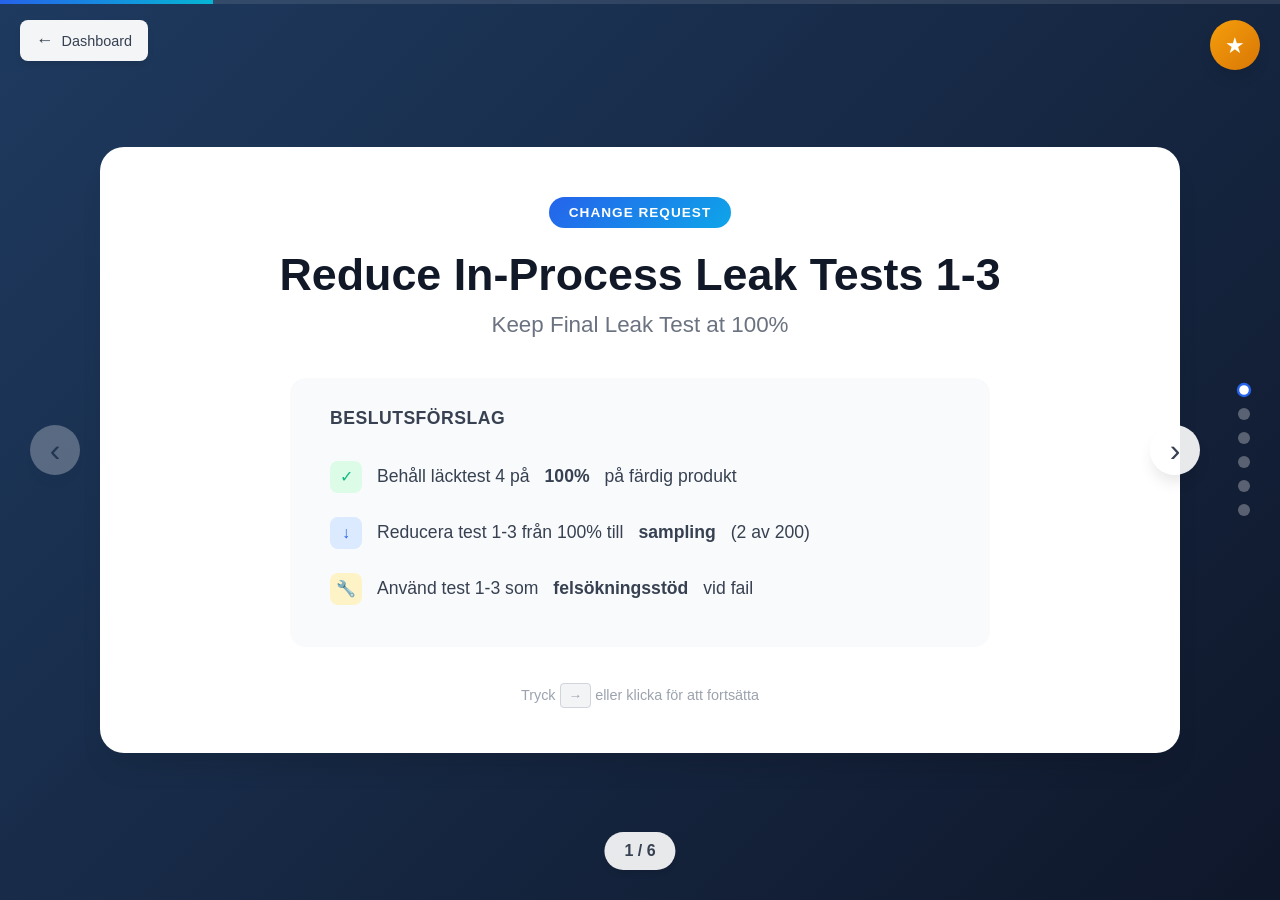
==== cr-leak-test.html @ 71249ea1 "Add dashboard with scoring system and review panel Major features added:  Dashboard (index.html): - " ====
<!DOCTYPE html>
<html lang="sv">
<head>
    <meta charset="UTF-8">
    <meta name="viewport" content="width=device-width, initial-scale=1.0">
    <title>Change Request - Reduce In-Process Leak Tests</title>
    <link rel="stylesheet" href="styles.css">
    <link rel="stylesheet" href="review-panel.css">
</head>
<body>
    <!-- Back to Dashboard -->
    <a href="index.html" class="back-to-dashboard" title="Tillbaka till Dashboard">
        <span class="back-icon">←</span>
        <span class="back-text">Dashboard</span>
    </a>

    <!-- Review Panel Toggle -->
    <button class="review-panel-toggle" id="panelToggle" title="Öppna granskningspanel">
        <span class="toggle-icon">★</span>
    </button>

    <!-- Review Panel (Floating) -->
    <aside class="review-panel" id="reviewPanel">
        <div class="panel-header">
            <h3>Granskning</h3>
            <button class="panel-minimize" id="panelMinimize">−</button>
        </div>

        <div class="panel-content">
            <!-- Scoring Section -->
            <div class="panel-section">
                <h4>Poängsättning</h4>
                <div class="score-inputs">
                    <div class="score-input-group">
                        <label>Effort</label>
                        <div class="score-slider-container">
                            <input type="range" id="scoreEffort" min="1" max="10" value="5" class="score-slider effort">
                            <span class="score-display" id="effortDisplay">-</span>
                        </div>
                        <div class="score-hint">1 = låg insats, 10 = hög insats</div>
                    </div>
                    <div class="score-input-group">
                        <label>Efficiency</label>
                        <div class="score-slider-container">
                            <input type="range" id="scoreEfficiency" min="1" max="10" value="5" class="score-slider efficiency">
                            <span class="score-display" id="efficiencyDisplay">-</span>
                        </div>
                        <div class="score-hint">1 = liten förbättring, 10 = stor förbättring</div>
                    </div>
                    <div class="score-input-group">
                        <label>Risk</label>
                        <div class="score-slider-container">
                            <input type="range" id="scoreRisk" min="1" max="10" value="5" class="score-slider risk">
                            <span class="score-display" id="riskDisplay">-</span>
                        </div>
                        <div class="score-hint">1 = låg risk, 10 = hög risk</div>
                    </div>
                </div>
            </div>

            <!-- Comments Section -->
            <div class="panel-section">
                <h4>Anteckningar</h4>
                <div class="comment-input-area">
                    <textarea id="commentInput" placeholder="Skriv en kommentar..."></textarea>
                    <button class="btn-add-comment" id="addCommentBtn">Lägg till</button>
                </div>
                <div class="comments-list" id="commentsList">
                    <!-- Comments populated by JS -->
                </div>
            </div>

            <!-- Status Section -->
            <div class="panel-section">
                <h4>Status</h4>
                <select id="statusSelect" class="status-select">
                    <option value="not-started">Ej startad</option>
                    <option value="pending">Under granskning</option>
                    <option value="reviewed">Granskad</option>
                </select>
            </div>
        </div>

        <div class="panel-footer">
            <span class="save-indicator" id="saveIndicator">Sparas automatiskt</span>
        </div>
    </aside>

    <div class="presentation" data-cr-id="cr-leak-test">
        <!-- Progress Bar -->
        <div class="progress-bar">
            <div class="progress-fill" id="progress"></div>
        </div>

        <!-- Navigation Dots -->
        <nav class="slide-nav" id="slideNav"></nav>

        <!-- Slide 1: Title -->
        <section class="slide active" data-slide="1">
            <div class="slide-content title-slide">
                <div class="badge">CHANGE REQUEST</div>
                <h1>Reduce In-Process Leak Tests 1-3</h1>
                <p class="subtitle">Keep Final Leak Test at 100%</p>

                <div class="decision-box">
                    <h3>Beslutsförslag</h3>
                    <ul>
                        <li><span class="icon keep">✓</span> Behåll läcktest 4 på <strong>100%</strong> på färdig produkt</li>
                        <li><span class="icon change">↓</span> Reducera test 1-3 från 100% till <strong>sampling</strong> (2 av 200)</li>
                        <li><span class="icon tool">🔧</span> Använd test 1-3 som <strong>felsökningsstöd</strong> vid fail</li>
                    </ul>
                </div>

                <div class="cta-hint">
                    <span>Tryck <kbd>→</kbd> eller klicka för att fortsätta</span>
                </div>
            </div>
        </section>

        <!-- Slide 2: Current State -->
        <section class="slide" data-slide="2">
            <div class="slide-content">
                <h2>Nuvarande läge & Problem</h2>

                <div class="two-columns">
                    <div class="column">
                        <h3>Nuvarande process</h3>
                        <div class="test-timeline">
                            <div class="test-item">
                                <div class="test-label">Test 1</div>
                                <div class="test-bar" style="--width: 37%">
                                    <span class="test-time">38s</span>
                                </div>
                            </div>
                            <div class="test-item">
                                <div class="test-label">Test 2</div>
                                <div class="test-bar" style="--width: 24%">
                                    <span class="test-time">25s</span>
                                </div>
                            </div>
                            <div class="test-item">
                                <div class="test-label">Test 3</div>
                                <div class="test-bar" style="--width: 38%">
                                    <span class="test-time">39s</span>
                                </div>
                            </div>
                            <div class="test-item final">
                                <div class="test-label">Test 4</div>
                                <div class="test-bar" style="--width: 40%">
                                    <span class="test-time">41s</span>
                                </div>
                            </div>
                        </div>
                        <div class="total-time">
                            Total: <strong class="counter" data-target="143">0</strong>s per enhet
                        </div>
                    </div>

                    <div class="column">
                        <h3>Problem</h3>
                        <div class="problem-list">
                            <div class="problem-item">
                                <div class="problem-icon">⏱️</div>
                                <div class="problem-text">
                                    <strong>Tidsdrivare</strong>
                                    <p>Test 1-3 utgör 71% av läcktesttiden</p>
                                </div>
                            </div>
                            <div class="problem-item">
                                <div class="problem-icon">📉</div>
                                <div class="problem-text">
                                    <strong>Låg rejection</strong>
                                    <p>Endast 0.1-0.3% reject rate</p>
                                </div>
                            </div>
                            <div class="problem-item">
                                <div class="problem-icon">🗑️</div>
                                <div class="problem-text">
                                    <strong>Ingen rework</strong>
                                    <p>Fail leder direkt till kassation</p>
                                </div>
                            </div>
                        </div>
                    </div>
                </div>
            </div>
        </section>

        <!-- Slide 3: Data -->
        <section class="slide" data-slide="3">
            <div class="slide-content">
                <h2>Data som motiverar förändringen</h2>

                <div class="data-section">
                    <h3>Historiska rejection rates</h3>
                    <div class="rejection-chart">
                        <div class="chart-bar">
                            <div class="bar-fill" style="--height: 33%" data-value="0.1%">
                                <span class="bar-label">Test 1</span>
                            </div>
                        </div>
                        <div class="chart-bar">
                            <div class="bar-fill" style="--height: 100%" data-value="0.3%">
                                <span class="bar-label">Test 2</span>
                            </div>
                        </div>
                        <div class="chart-bar">
                            <div class="bar-fill" style="--height: 67%" data-value="0.2%">
                                <span class="bar-label">Test 3</span>
                            </div>
                        </div>
                        <div class="chart-bar final-bar">
                            <div class="bar-fill" style="--height: 33%" data-value="0.1%">
                                <span class="bar-label">Test 4</span>
                            </div>
                        </div>
                    </div>
                    <div class="chart-scale">
                        <span>0%</span>
                        <span>0.3%</span>
                    </div>
                </div>

                <div class="key-point">
                    <div class="key-icon">🔑</div>
                    <div class="key-text">
                        <strong>Kärnpoäng</strong>
                        <p>Utgående produkt skyddas av <strong>Test 4 (100%)</strong> som är release-kriteriet.</p>
                        <p>Test 1-3 ger <em>liten extra kvalitetsnytta</em> relativt tidskostnaden.</p>
                    </div>
                </div>
            </div>
        </section>

        <!-- Slide 4: Proposed Change -->
        <section class="slide" data-slide="4">
            <div class="slide-content">
                <h2>Föreslagen ändring</h2>

                <div class="strategy-comparison">
                    <div class="strategy-box current">
                        <h3>Nuvarande</h3>
                        <div class="strategy-items">
                            <div class="strategy-item">Test 1 <span class="badge-inline red">100%</span></div>
                            <div class="strategy-item">Test 2 <span class="badge-inline red">100%</span></div>
                            <div class="strategy-item">Test 3 <span class="badge-inline red">100%</span></div>
                            <div class="strategy-item">Test 4 <span class="badge-inline green">100%</span></div>
                        </div>
                    </div>

                    <div class="arrow-transition">→</div>

                    <div class="strategy-box new">
                        <h3>Ny strategi</h3>
                        <div class="strategy-items">
                            <div class="strategy-item">Test 1-3 <span class="badge-inline blue">1% sampling</span></div>
                            <div class="strategy-item detail">2 av ~200 enheter per pass</div>
                            <div class="strategy-item">Test 4 <span class="badge-inline green">100%</span></div>
                            <div class="strategy-item detail">Oförändrat release-kriterium</div>
                        </div>
                    </div>
                </div>

                <div class="triggers-section">
                    <h3>Extra sampling triggers</h3>
                    <div class="trigger-grid">
                        <div class="trigger-item">
                            <span class="trigger-icon">🔄</span>
                            <span>Changeover</span>
                        </div>
                        <div class="trigger-item">
                            <span class="trigger-icon">🔧</span>
                            <span>Underhåll</span>
                        </div>
                        <div class="trigger-item">
                            <span class="trigger-icon">📦</span>
                            <span>Materialbyte</span>
                        </div>
                        <div class="trigger-item">
                            <span class="trigger-icon">⏸️</span>
                            <span>Större stopp</span>
                        </div>
                    </div>
                </div>

                <div class="fallback-note">
                    <strong>Vid fail i Test 4:</strong> Kör Test 1-3 för att lokalisera läckkälla + containment vid behov
                </div>
            </div>
        </section>

        <!-- Slide 5: Risk & Controls -->
        <section class="slide" data-slide="5">
            <div class="slide-content">
                <h2>Risk & Kontroller</h2>

                <div class="risk-grid">
                    <div class="risk-card patient">
                        <h4>Patientsäkerhet</h4>
                        <p class="risk-desc">Risk att läckande produkt släpps</p>
                        <div class="control">
                            <span class="control-label">Kontroll:</span>
                            <span class="control-text">100% sluttest kvarstår oförändrat</span>
                        </div>
                    </div>

                    <div class="risk-card internal">
                        <h4>Intern risk</h4>
                        <p class="risk-desc">Upptäckt senare ger mer värdebyggt skrot</p>
                        <div class="control">
                            <span class="control-label">Kontroll:</span>
                            <span class="control-text">Sampling + stop criteria</span>
                        </div>
                    </div>
                </div>

                <div class="controls-section">
                    <h3>Verifikation & Kontroller</h3>
                    <div class="control-list">
                        <div class="control-item">
                            <div class="control-number">1</div>
                            <div class="control-content">
                                <strong>Coverage verification</strong>
                                <p>Fault injection - visa att Test 4 detekterar läckage från steg 1-3</p>
                            </div>
                        </div>
                        <div class="control-item">
                            <div class="control-number">2</div>
                            <div class="control-content">
                                <strong>Trendmonitorering</strong>
                                <p>Test 4 fail rate per dag/skift</p>
                            </div>
                        </div>
                        <div class="control-item">
                            <div class="control-number">3</div>
                            <div class="control-content">
                                <strong>Stop criteria</strong>
                                <p>Vid signifikant ökning → revert till 100% in-process test</p>
                            </div>
                        </div>
                    </div>
                </div>
            </div>
        </section>

        <!-- Slide 6: Impact & Request -->
        <section class="slide" data-slide="6">
            <div class="slide-content">
                <h2>Effekt & Request</h2>

                <div class="impact-dashboard">
                    <div class="impact-card big">
                        <div class="impact-value">
                            <span class="counter" data-target="70.6">0</span><span class="unit">%</span>
                        </div>
                        <div class="impact-label">Reduktion av läcktesttid</div>
                        <div class="impact-detail">143s → 42s per enhet</div>
                    </div>

                    <div class="impact-card">
                        <div class="impact-value">
                            <span class="counter" data-target="101">0</span><span class="unit">s</span>
                        </div>
                        <div class="impact-label">Sparad tid per enhet</div>
                    </div>

                    <div class="impact-card">
                        <div class="impact-value">
                            <span class="counter" data-target="0.533" data-decimals="3">0</span><span class="unit"> MYR</span>
                        </div>
                        <div class="impact-label">Besparing per enhet</div>
                    </div>
                </div>

                <div class="batch-savings">
                    <h3>Per batch (200 enheter)</h3>
                    <div class="batch-grid">
                        <div class="batch-item">
                            <span class="batch-value">5.61h</span>
                            <span class="batch-label">Sparad tid</span>
                        </div>
                        <div class="batch-item">
                            <span class="batch-value">106.6 MYR</span>
                            <span class="batch-label">Sparad kostnad</span>
                        </div>
                        <div class="batch-item">
                            <span class="batch-value">~533 MYR</span>
                            <span class="batch-label">Per 1,000 enheter</span>
                        </div>
                    </div>
                </div>

                <div class="request-box">
                    <h3>Request</h3>
                    <ul>
                        <li>Godkänn pilot med definierad verifiering och stop criteria</li>
                        <li>Uppdatera control plan och work instructions</li>
                        <li>Definiera startdatum, ansvarig, och rapportering</li>
                    </ul>
                </div>

                <div class="quote-box">
                    <blockquote>
                        "Vi tar inte bort release-barriären, varje enhet sluttestas fortsatt på 100%.
                        Vi tar bort redundant 100% screening tidigare i flödet."
                    </blockquote>
                </div>
            </div>
        </section>

        <!-- Navigation Arrows -->
        <button class="nav-arrow prev" id="prevBtn" aria-label="Previous slide">‹</button>
        <button class="nav-arrow next" id="nextBtn" aria-label="Next slide">›</button>

        <!-- Slide Counter -->
        <div class="slide-counter">
            <span id="currentSlide">1</span> / <span id="totalSlides">6</span>
        </div>
    </div>

    <script src="script.js"></script>
    <script src="review-panel.js"></script>
</body>
</html>
---- styles.css ----
/* Reset & Base */
*, *::before, *::after {
    box-sizing: border-box;
    margin: 0;
    padding: 0;
}

:root {
    --primary: #2563eb;
    --primary-dark: #1d4ed8;
    --success: #10b981;
    --warning: #f59e0b;
    --danger: #ef4444;
    --gray-50: #f9fafb;
    --gray-100: #f3f4f6;
    --gray-200: #e5e7eb;
    --gray-300: #d1d5db;
    --gray-400: #9ca3af;
    --gray-500: #6b7280;
    --gray-600: #4b5563;
    --gray-700: #374151;
    --gray-800: #1f2937;
    --gray-900: #111827;
    --shadow-sm: 0 1px 2px rgba(0, 0, 0, 0.05);
    --shadow: 0 4px 6px -1px rgba(0, 0, 0, 0.1);
    --shadow-lg: 0 10px 15px -3px rgba(0, 0, 0, 0.1);
    --shadow-xl: 0 20px 25px -5px rgba(0, 0, 0, 0.1);
}

html {
    font-size: 16px;
}

body {
    font-family: -apple-system, BlinkMacSystemFont, 'Segoe UI', Roboto, Oxygen, Ubuntu, sans-serif;
    background: linear-gradient(135deg, #1e3a5f 0%, #0f172a 100%);
    min-height: 100vh;
    color: var(--gray-800);
    overflow: hidden;
}

/* Presentation Container */
.presentation {
    width: 100vw;
    height: 100vh;
    position: relative;
}

/* Progress Bar */
.progress-bar {
    position: fixed;
    top: 0;
    left: 0;
    width: 100%;
    height: 4px;
    background: rgba(255, 255, 255, 0.1);
    z-index: 100;
}

.progress-fill {
    height: 100%;
    background: linear-gradient(90deg, var(--primary), #06b6d4);
    width: 16.67%;
    transition: width 0.4s ease;
}

/* Slide Navigation Dots */
.slide-nav {
    position: fixed;
    right: 30px;
    top: 50%;
    transform: translateY(-50%);
    display: flex;
    flex-direction: column;
    gap: 12px;
    z-index: 100;
}

.slide-nav .dot {
    width: 12px;
    height: 12px;
    border-radius: 50%;
    background: rgba(255, 255, 255, 0.3);
    cursor: pointer;
    transition: all 0.3s ease;
    border: 2px solid transparent;
}

.slide-nav .dot:hover {
    background: rgba(255, 255, 255, 0.5);
}

.slide-nav .dot.active {
    background: white;
    border-color: var(--primary);
    transform: scale(1.2);
}

/* Slides */
.slide {
    position: absolute;
    top: 0;
    left: 0;
    width: 100%;
    height: 100%;
    display: flex;
    align-items: center;
    justify-content: center;
    padding: 60px 100px;
    opacity: 0;
    visibility: hidden;
    transform: translateX(50px);
    transition: all 0.5s ease;
}

.slide.active {
    opacity: 1;
    visibility: visible;
    transform: translateX(0);
}

.slide.prev {
    transform: translateX(-50px);
}

.slide-content {
    background: white;
    border-radius: 24px;
    padding: 50px 60px;
    max-width: 1200px;
    width: 100%;
    max-height: 90vh;
    overflow-y: auto;
    box-shadow: var(--shadow-xl);
    animation: slideUp 0.6s ease;
}

@keyframes slideUp {
    from {
        opacity: 0;
        transform: translateY(30px);
    }
    to {
        opacity: 1;
        transform: translateY(0);
    }
}

/* Title Slide */
.title-slide {
    text-align: center;
}

.badge {
    display: inline-block;
    background: linear-gradient(135deg, var(--primary), #0ea5e9);
    color: white;
    padding: 8px 20px;
    border-radius: 50px;
    font-size: 0.85rem;
    font-weight: 600;
    letter-spacing: 1px;
    margin-bottom: 20px;
}

.title-slide h1 {
    font-size: 2.8rem;
    color: var(--gray-900);
    margin-bottom: 10px;
    line-height: 1.2;
}

.subtitle {
    font-size: 1.4rem;
    color: var(--gray-500);
    margin-bottom: 40px;
}

.decision-box {
    background: var(--gray-50);
    border-radius: 16px;
    padding: 30px 40px;
    text-align: left;
    margin: 30px auto;
    max-width: 700px;
}

.decision-box h3 {
    color: var(--gray-700);
    margin-bottom: 20px;
    font-size: 1.1rem;
    text-transform: uppercase;
    letter-spacing: 0.5px;
}

.decision-box ul {
    list-style: none;
}

.decision-box li {
    padding: 12px 0;
    font-size: 1.1rem;
    color: var(--gray-700);
    display: flex;
    align-items: center;
    gap: 15px;
}

.decision-box .icon {
    width: 32px;
    height: 32px;
    border-radius: 8px;
    display: flex;
    align-items: center;
    justify-content: center;
    font-size: 1rem;
}

.icon.keep { background: #dcfce7; color: var(--success); }
.icon.change { background: #dbeafe; color: var(--primary); }
.icon.tool { background: #fef3c7; color: var(--warning); }

.cta-hint {
    margin-top: 40px;
    color: var(--gray-400);
    font-size: 0.9rem;
}

kbd {
    background: var(--gray-100);
    border: 1px solid var(--gray-300);
    border-radius: 4px;
    padding: 4px 8px;
    font-family: inherit;
    font-size: 0.85rem;
}

/* Headings */
h2 {
    font-size: 2rem;
    color: var(--gray-900);
    margin-bottom: 30px;
    position: relative;
    padding-bottom: 15px;
}

h2::after {
    content: '';
    position: absolute;
    bottom: 0;
    left: 0;
    width: 60px;
    height: 4px;
    background: linear-gradient(90deg, var(--primary), #06b6d4);
    border-radius: 2px;
}

h3 {
    font-size: 1.2rem;
    color: var(--gray-700);
    margin-bottom: 15px;
}

/* Two Columns Layout */
.two-columns {
    display: grid;
    grid-template-columns: 1fr 1fr;
    gap: 50px;
}

/* Test Timeline */
.test-timeline {
    margin: 20px 0;
}

.test-item {
    display: flex;
    align-items: center;
    margin-bottom: 15px;
}

.test-label {
    width: 70px;
    font-weight: 600;
    color: var(--gray-600);
    font-size: 0.95rem;
}

.test-bar {
    flex: 1;
    height: 36px;
    background: linear-gradient(90deg, #fecaca, #ef4444);
    border-radius: 8px;
    width: calc(var(--width) * 2.5);
    display: flex;
    align-items: center;
    justify-content: flex-end;
    padding-right: 12px;
    animation: growBar 0.8s ease forwards;
    transform-origin: left;
}

.test-item.final .test-bar {
    background: linear-gradient(90deg, #bbf7d0, #10b981);
}

@keyframes growBar {
    from { transform: scaleX(0); }
    to { transform: scaleX(1); }
}

.test-time {
    color: white;
    font-weight: 600;
    font-size: 0.9rem;
    text-shadow: 0 1px 2px rgba(0,0,0,0.2);
}

.total-time {
    font-size: 1.2rem;
    color: var(--gray-700);
    margin-top: 20px;
    padding: 15px;
    background: var(--gray-100);
    border-radius: 8px;
    text-align: center;
}

/* Problem List */
.problem-list {
    display: flex;
    flex-direction: column;
    gap: 20px;
}

.problem-item {
    display: flex;
    align-items: flex-start;
    gap: 15px;
    padding: 20px;
    background: var(--gray-50);
    border-radius: 12px;
    border-left: 4px solid var(--danger);
}

.problem-icon {
    font-size: 1.5rem;
}

.problem-text strong {
    display: block;
    color: var(--gray-800);
    margin-bottom: 5px;
}

.problem-text p {
    color: var(--gray-600);
    font-size: 0.95rem;
}

/* Data Section - Slide 3 */
.data-section {
    margin-bottom: 40px;
}

.rejection-chart {
    display: flex;
    justify-content: center;
    gap: 40px;
    height: 200px;
    align-items: flex-end;
    padding: 20px;
    background: var(--gray-50);
    border-radius: 16px;
    margin-bottom: 10px;
}

.chart-bar {
    display: flex;
    flex-direction: column;
    align-items: center;
    justify-content: flex-end;
    height: 100%;
}

.bar-fill {
    width: 60px;
    height: calc(var(--height) * 1.5);
    background: linear-gradient(180deg, #fca5a5, #ef4444);
    border-radius: 8px 8px 0 0;
    position: relative;
    animation: growHeight 1s ease forwards;
    transform-origin: bottom;
}

.chart-bar.final-bar .bar-fill {
    background: linear-gradient(180deg, #86efac, #10b981);
}

@keyframes growHeight {
    from { transform: scaleY(0); }
    to { transform: scaleY(1); }
}

.bar-fill::after {
    content: attr(data-value);
    position: absolute;
    top: -30px;
    left: 50%;
    transform: translateX(-50%);
    font-weight: 700;
    color: var(--gray-700);
    font-size: 1rem;
}

.bar-label {
    position: absolute;
    bottom: -35px;
    font-size: 0.9rem;
    color: var(--gray-600);
    font-weight: 500;
}

.chart-scale {
    display: flex;
    justify-content: space-between;
    max-width: 400px;
    margin: 0 auto;
    color: var(--gray-400);
    font-size: 0.85rem;
}

.key-point {
    display: flex;
    align-items: flex-start;
    gap: 20px;
    padding: 25px;
    background: linear-gradient(135deg, #eff6ff, #dbeafe);
    border-radius: 16px;
    border: 2px solid var(--primary);
    margin-top: 30px;
}

.key-icon {
    font-size: 2rem;
}

.key-text strong {
    font-size: 1.1rem;
    color: var(--gray-800);
    display: block;
    margin-bottom: 10px;
}

.key-text p {
    color: var(--gray-600);
    line-height: 1.6;
}

/* Strategy Comparison - Slide 4 */
.strategy-comparison {
    display: flex;
    align-items: center;
    justify-content: center;
    gap: 30px;
    margin-bottom: 40px;
}

.strategy-box {
    flex: 1;
    max-width: 350px;
    padding: 30px;
    border-radius: 16px;
    background: var(--gray-50);
}

.strategy-box.current {
    border: 2px solid var(--gray-300);
    opacity: 0.8;
}

.strategy-box.new {
    border: 2px solid var(--success);
    box-shadow: var(--shadow-lg);
}

.strategy-box h3 {
    text-align: center;
    margin-bottom: 20px;
}

.strategy-items {
    display: flex;
    flex-direction: column;
    gap: 10px;
}

.strategy-item {
    padding: 10px 15px;
    background: white;
    border-radius: 8px;
    font-weight: 500;
    display: flex;
    justify-content: space-between;
    align-items: center;
}

.strategy-item.detail {
    background: transparent;
    font-size: 0.85rem;
    color: var(--gray-500);
    padding: 5px 15px;
}

.badge-inline {
    padding: 4px 10px;
    border-radius: 20px;
    font-size: 0.8rem;
    font-weight: 600;
}

.badge-inline.red { background: #fee2e2; color: var(--danger); }
.badge-inline.green { background: #dcfce7; color: var(--success); }
.badge-inline.blue { background: #dbeafe; color: var(--primary); }

.arrow-transition {
    font-size: 3rem;
    color: var(--primary);
    font-weight: 300;
}

.triggers-section {
    text-align: center;
    margin-bottom: 30px;
}

.trigger-grid {
    display: flex;
    justify-content: center;
    gap: 20px;
    flex-wrap: wrap;
}

.trigger-item {
    display: flex;
    align-items: center;
    gap: 8px;
    padding: 12px 20px;
    background: var(--gray-100);
    border-radius: 50px;
    font-size: 0.95rem;
    color: var(--gray-700);
}

.trigger-icon {
    font-size: 1.1rem;
}

.fallback-note {
    background: #fef3c7;
    border: 1px solid #f59e0b;
    border-radius: 12px;
    padding: 15px 25px;
    text-align: center;
    color: var(--gray-700);
}

/* Risk Grid - Slide 5 */
.risk-grid {
    display: grid;
    grid-template-columns: 1fr 1fr;
    gap: 25px;
    margin-bottom: 40px;
}

.risk-card {
    padding: 25px;
    border-radius: 16px;
    background: white;
    border: 2px solid var(--gray-200);
}

.risk-card.patient {
    border-color: var(--danger);
    background: linear-gradient(135deg, #fff5f5, white);
}

.risk-card.internal {
    border-color: var(--warning);
    background: linear-gradient(135deg, #fffbeb, white);
}

.risk-card h4 {
    font-size: 1.1rem;
    color: var(--gray-800);
    margin-bottom: 10px;
}

.risk-desc {
    color: var(--gray-600);
    margin-bottom: 15px;
    font-size: 0.95rem;
}

.control {
    background: var(--gray-50);
    padding: 12px 15px;
    border-radius: 8px;
    font-size: 0.9rem;
}

.control-label {
    font-weight: 600;
    color: var(--gray-500);
}

.control-text {
    color: var(--gray-700);
}

.controls-section {
    background: var(--gray-50);
    border-radius: 16px;
    padding: 30px;
}

.control-list {
    display: flex;
    flex-direction: column;
    gap: 20px;
}

.control-item {
    display: flex;
    align-items: flex-start;
    gap: 20px;
}

.control-number {
    width: 36px;
    height: 36px;
    background: var(--primary);
    color: white;
    border-radius: 50%;
    display: flex;
    align-items: center;
    justify-content: center;
    font-weight: 700;
    flex-shrink: 0;
}

.control-content strong {
    display: block;
    color: var(--gray-800);
    margin-bottom: 5px;
}

.control-content p {
    color: var(--gray-600);
    font-size: 0.95rem;
}

/* Impact Dashboard - Slide 6 */
.impact-dashboard {
    display: grid;
    grid-template-columns: 1fr 1fr 1fr;
    gap: 25px;
    margin-bottom: 35px;
}

.impact-card {
    background: var(--gray-50);
    border-radius: 16px;
    padding: 25px;
    text-align: center;
}

.impact-card.big {
    grid-column: 1;
    background: linear-gradient(135deg, var(--primary), #0ea5e9);
    color: white;
}

.impact-card.big .impact-label,
.impact-card.big .impact-detail {
    color: rgba(255, 255, 255, 0.9);
}

.impact-value {
    font-size: 2.5rem;
    font-weight: 700;
    color: var(--gray-900);
    line-height: 1;
    margin-bottom: 10px;
}

.impact-card.big .impact-value {
    color: white;
    font-size: 3rem;
}

.unit {
    font-size: 1.5rem;
    font-weight: 500;
}

.impact-label {
    font-size: 0.95rem;
    color: var(--gray-600);
    margin-bottom: 5px;
}

.impact-detail {
    font-size: 0.85rem;
    color: var(--gray-400);
}

.batch-savings {
    background: var(--gray-50);
    border-radius: 16px;
    padding: 25px;
    margin-bottom: 30px;
}

.batch-savings h3 {
    text-align: center;
    margin-bottom: 20px;
}

.batch-grid {
    display: grid;
    grid-template-columns: repeat(3, 1fr);
    gap: 20px;
}

.batch-item {
    text-align: center;
}

.batch-value {
    display: block;
    font-size: 1.5rem;
    font-weight: 700;
    color: var(--success);
    margin-bottom: 5px;
}

.batch-label {
    font-size: 0.9rem;
    color: var(--gray-500);
}

.request-box {
    background: linear-gradient(135deg, #eff6ff, #dbeafe);
    border: 2px solid var(--primary);
    border-radius: 16px;
    padding: 25px;
    margin-bottom: 25px;
}

.request-box h3 {
    color: var(--primary-dark);
    margin-bottom: 15px;
}

.request-box ul {
    list-style: none;
}

.request-box li {
    padding: 8px 0;
    color: var(--gray-700);
    padding-left: 25px;
    position: relative;
}

.request-box li::before {
    content: '→';
    position: absolute;
    left: 0;
    color: var(--primary);
    font-weight: bold;
}

.quote-box {
    text-align: center;
}

.quote-box blockquote {
    font-size: 1.1rem;
    font-style: italic;
    color: var(--gray-600);
    line-height: 1.6;
    padding: 0 40px;
    position: relative;
}

.quote-box blockquote::before,
.quote-box blockquote::after {
    content: '"';
    font-size: 3rem;
    color: var(--gray-300);
    position: absolute;
    line-height: 1;
}

.quote-box blockquote::before {
    left: 0;
    top: -10px;
}

.quote-box blockquote::after {
    right: 0;
    bottom: -30px;
}

/* Navigation Arrows */
.nav-arrow {
    position: fixed;
    top: 50%;
    transform: translateY(-50%);
    width: 50px;
    height: 50px;
    background: rgba(255, 255, 255, 0.9);
    border: none;
    border-radius: 50%;
    font-size: 2rem;
    color: var(--gray-700);
    cursor: pointer;
    transition: all 0.3s ease;
    box-shadow: var(--shadow-lg);
    z-index: 100;
}

.nav-arrow:hover {
    background: white;
    transform: translateY(-50%) scale(1.1);
}

.nav-arrow:active {
    transform: translateY(-50%) scale(0.95);
}

.nav-arrow.prev { left: 30px; }
.nav-arrow.next { right: 80px; }

.nav-arrow:disabled {
    opacity: 0.3;
    cursor: not-allowed;
}

.nav-arrow:disabled:hover {
    transform: translateY(-50%);
}

/* Slide Counter */
.slide-counter {
    position: fixed;
    bottom: 30px;
    left: 50%;
    transform: translateX(-50%);
    background: rgba(255, 255, 255, 0.9);
    padding: 10px 20px;
    border-radius: 50px;
    font-weight: 600;
    color: var(--gray-700);
    box-shadow: var(--shadow);
    z-index: 100;
}

/* Counter Animation */
.counter {
    display: inline-block;
}

/* Responsive */
@media (max-width: 1024px) {
    .slide {
        padding: 40px 60px;
    }

    .slide-content {
        padding: 35px 40px;
    }

    h2 {
        font-size: 1.6rem;
    }

    .title-slide h1 {
        font-size: 2rem;
    }

    .two-columns,
    .risk-grid,
    .impact-dashboard,
    .batch-grid {
        grid-template-columns: 1fr;
    }

    .strategy-comparison {
        flex-direction: column;
    }

    .arrow-transition {
        transform: rotate(90deg);
    }

    .impact-card.big {
        grid-column: 1;
    }
}

@media (max-width: 768px) {
    .slide {
        padding: 20px;
    }

    .slide-content {
        padding: 25px;
    }

    .slide-nav {
        right: 10px;
    }

    .nav-arrow {
        width: 40px;
        height: 40px;
        font-size: 1.5rem;
    }

    .nav-arrow.prev { left: 10px; }
    .nav-arrow.next { right: 50px; }
}
---- review-panel.css ----
/* Review Panel Styles */

/* Back to Dashboard Button */
.back-to-dashboard {
    position: fixed;
    top: 20px;
    left: 20px;
    display: flex;
    align-items: center;
    gap: 8px;
    padding: 10px 16px;
    background: rgba(255, 255, 255, 0.95);
    border-radius: 8px;
    text-decoration: none;
    color: var(--gray-700);
    font-weight: 500;
    font-size: 0.9rem;
    box-shadow: var(--shadow);
    transition: all 0.2s ease;
    z-index: 200;
}

.back-to-dashboard:hover {
    background: white;
    color: var(--primary);
    transform: translateX(-3px);
}

.back-icon {
    font-size: 1.1rem;
}

/* Panel Toggle Button */
.review-panel-toggle {
    position: fixed;
    top: 20px;
    right: 20px;
    width: 50px;
    height: 50px;
    background: linear-gradient(135deg, #f59e0b, #d97706);
    border: none;
    border-radius: 50%;
    color: white;
    font-size: 1.4rem;
    cursor: pointer;
    box-shadow: var(--shadow-lg);
    transition: all 0.3s ease;
    z-index: 300;
    display: flex;
    align-items: center;
    justify-content: center;
}

.review-panel-toggle:hover {
    transform: scale(1.1);
    box-shadow: 0 8px 25px rgba(245, 158, 11, 0.4);
}

.review-panel-toggle.active {
    background: var(--gray-600);
}

/* Review Panel */
.review-panel {
    position: fixed;
    top: 80px;
    right: 20px;
    width: 320px;
    max-height: calc(100vh - 100px);
    background: white;
    border-radius: 16px;
    box-shadow: 0 20px 40px rgba(0, 0, 0, 0.15);
    z-index: 250;
    display: flex;
    flex-direction: column;
    transform: translateX(360px);
    opacity: 0;
    transition: all 0.3s ease;
    overflow: hidden;
}

.review-panel.open {
    transform: translateX(0);
    opacity: 1;
}

.review-panel.minimized {
    max-height: 50px;
}

.review-panel.minimized .panel-content,
.review-panel.minimized .panel-footer {
    display: none;
}

/* Panel Header */
.panel-header {
    display: flex;
    justify-content: space-between;
    align-items: center;
    padding: 15px 20px;
    background: linear-gradient(135deg, var(--primary), #0ea5e9);
    color: white;
}

.panel-header h3 {
    font-size: 1rem;
    font-weight: 600;
    margin: 0;
}

.panel-minimize {
    background: rgba(255, 255, 255, 0.2);
    border: none;
    width: 28px;
    height: 28px;
    border-radius: 6px;
    color: white;
    font-size: 1.2rem;
    cursor: pointer;
    display: flex;
    align-items: center;
    justify-content: center;
    transition: background 0.2s ease;
}

.panel-minimize:hover {
    background: rgba(255, 255, 255, 0.3);
}

/* Panel Content */
.panel-content {
    flex: 1;
    overflow-y: auto;
    padding: 20px;
}

.panel-section {
    margin-bottom: 25px;
}

.panel-section:last-child {
    margin-bottom: 0;
}

.panel-section h4 {
    font-size: 0.85rem;
    text-transform: uppercase;
    letter-spacing: 0.5px;
    color: var(--gray-500);
    margin-bottom: 12px;
}

/* Score Inputs */
.score-inputs {
    display: flex;
    flex-direction: column;
    gap: 18px;
}

.score-input-group {
    display: flex;
    flex-direction: column;
    gap: 6px;
}

.score-input-group label {
    font-weight: 600;
    color: var(--gray-700);
    font-size: 0.9rem;
}

.score-slider-container {
    display: flex;
    align-items: center;
    gap: 12px;
}

.score-slider {
    flex: 1;
    -webkit-appearance: none;
    appearance: none;
    height: 8px;
    border-radius: 4px;
    background: var(--gray-200);
    outline: none;
    cursor: pointer;
}

.score-slider::-webkit-slider-thumb {
    -webkit-appearance: none;
    appearance: none;
    width: 20px;
    height: 20px;
    border-radius: 50%;
    cursor: pointer;
    transition: transform 0.2s ease;
}

.score-slider::-webkit-slider-thumb:hover {
    transform: scale(1.2);
}

.score-slider.effort::-webkit-slider-thumb {
    background: #f59e0b;
}

.score-slider.efficiency::-webkit-slider-thumb {
    background: #10b981;
}

.score-slider.risk::-webkit-slider-thumb {
    background: #ef4444;
}

.score-display {
    min-width: 32px;
    height: 32px;
    display: flex;
    align-items: center;
    justify-content: center;
    background: var(--gray-100);
    border-radius: 8px;
    font-weight: 700;
    font-size: 0.95rem;
    color: var(--gray-700);
}

.score-hint {
    font-size: 0.75rem;
    color: var(--gray-400);
}

/* Comment Input */
.comment-input-area {
    display: flex;
    flex-direction: column;
    gap: 10px;
    margin-bottom: 15px;
}

.comment-input-area textarea {
    width: 100%;
    min-height: 80px;
    padding: 12px;
    border: 1px solid var(--gray-200);
    border-radius: 8px;
    font-family: inherit;
    font-size: 0.9rem;
    resize: vertical;
    transition: border-color 0.2s ease;
}

.comment-input-area textarea:focus {
    outline: none;
    border-color: var(--primary);
}

.btn-add-comment {
    align-self: flex-end;
    padding: 8px 16px;
    background: var(--primary);
    color: white;
    border: none;
    border-radius: 6px;
    font-weight: 600;
    font-size: 0.85rem;
    cursor: pointer;
    transition: background 0.2s ease;
}

.btn-add-comment:hover {
    background: var(--primary-dark);
}

/* Comments List */
.comments-list {
    display: flex;
    flex-direction: column;
    gap: 10px;
    max-height: 200px;
    overflow-y: auto;
}

.comment-item {
    padding: 12px;
    background: var(--gray-50);
    border-radius: 8px;
    position: relative;
}

.comment-item .comment-time {
    font-size: 0.75rem;
    color: var(--gray-400);
    margin-bottom: 5px;
}

.comment-item .comment-text {
    font-size: 0.9rem;
    color: var(--gray-700);
    line-height: 1.4;
}

.comment-item .delete-comment {
    position: absolute;
    top: 8px;
    right: 8px;
    background: none;
    border: none;
    color: var(--gray-400);
    cursor: pointer;
    font-size: 1rem;
    padding: 2px 6px;
    border-radius: 4px;
    opacity: 0;
    transition: all 0.2s ease;
}

.comment-item:hover .delete-comment {
    opacity: 1;
}

.comment-item .delete-comment:hover {
    color: var(--danger);
    background: #fee2e2;
}

.comments-empty {
    text-align: center;
    color: var(--gray-400);
    font-size: 0.85rem;
    padding: 15px;
    font-style: italic;
}

/* Status Select */
.status-select {
    width: 100%;
    padding: 10px 12px;
    border: 1px solid var(--gray-200);
    border-radius: 8px;
    font-family: inherit;
    font-size: 0.9rem;
    color: var(--gray-700);
    background: white;
    cursor: pointer;
    transition: border-color 0.2s ease;
}

.status-select:focus {
    outline: none;
    border-color: var(--primary);
}

/* Panel Footer */
.panel-footer {
    padding: 12px 20px;
    background: var(--gray-50);
    border-top: 1px solid var(--gray-200);
}

.save-indicator {
    font-size: 0.8rem;
    color: var(--gray-400);
}

.save-indicator.saving {
    color: var(--warning);
}

.save-indicator.saved {
    color: var(--success);
}

/* Responsive */
@media (max-width: 768px) {
    .review-panel {
        width: 100%;
        right: 0;
        top: auto;
        bottom: 0;
        max-height: 60vh;
        border-radius: 16px 16px 0 0;
        transform: translateY(100%);
    }

    .review-panel.open {
        transform: translateY(0);
    }

    .back-to-dashboard {
        top: auto;
        bottom: 20px;
        left: 20px;
    }

    .back-to-dashboard .back-text {
        display: none;
    }

    .review-panel-toggle {
        top: auto;
        bottom: 20px;
        right: 20px;
    }
}
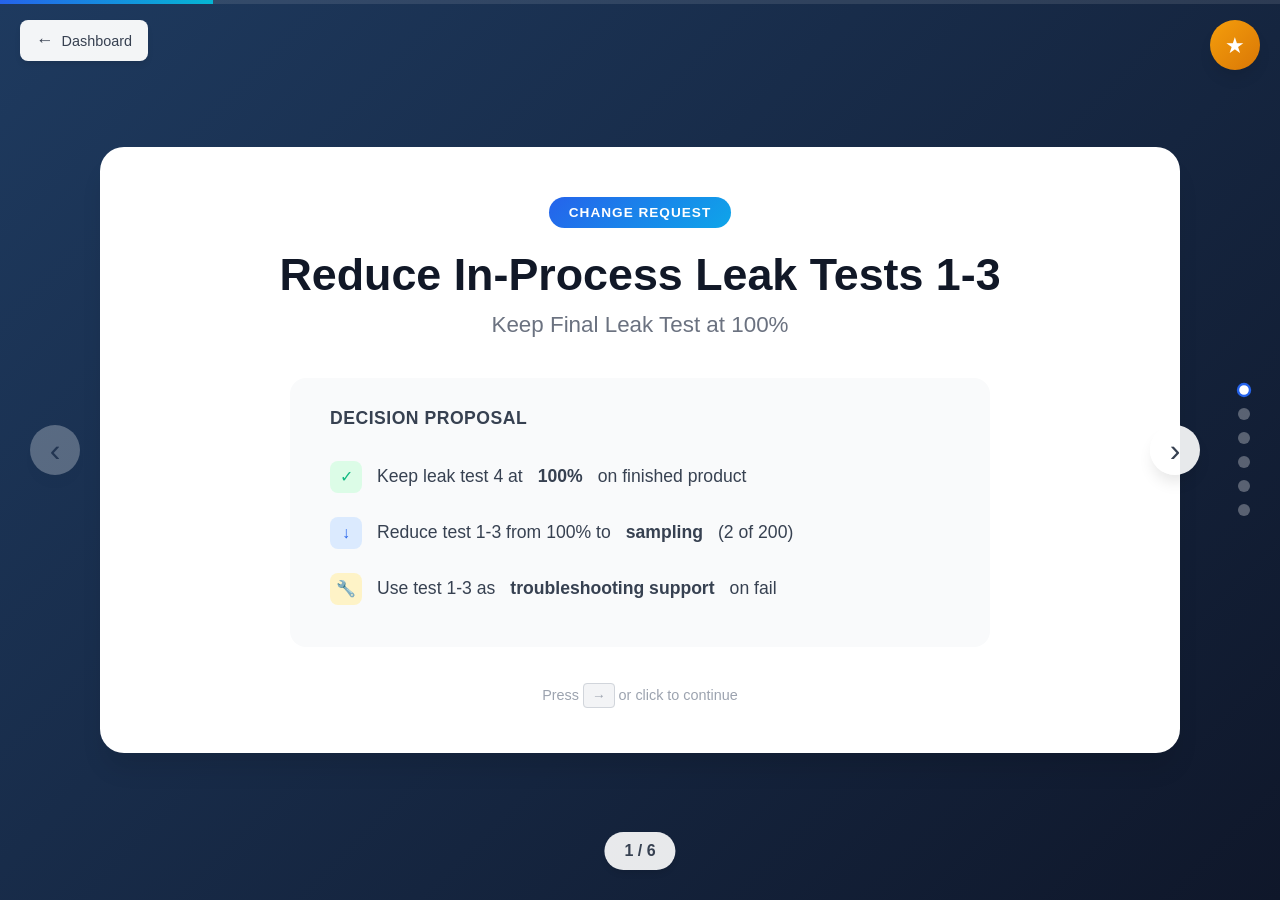
==== commit 5022d1a0: "Update to English and add slide-specific comment bubbles Changes: - All text converted to English (d" ====
--- a/cr-leak-test.html
+++ b/cr-leak-test.html
@@ -1,5 +1,5 @@
 <!DOCTYPE html>
-<html lang="sv">
+<html lang="en">
 <head>
     <meta charset="UTF-8">
     <meta name="viewport" content="width=device-width, initial-scale=1.0">
@@ -9,27 +9,30 @@
 </head>
 <body>
     <!-- Back to Dashboard -->
-    <a href="index.html" class="back-to-dashboard" title="Tillbaka till Dashboard">
+    <a href="index.html" class="back-to-dashboard" title="Back to Dashboard">
         <span class="back-icon">←</span>
         <span class="back-text">Dashboard</span>
     </a>
 
     <!-- Review Panel Toggle -->
-    <button class="review-panel-toggle" id="panelToggle" title="Öppna granskningspanel">
+    <button class="review-panel-toggle" id="panelToggle" title="Open review panel">
         <span class="toggle-icon">★</span>
     </button>
+
+    <!-- Comment Bubbles Container -->
+    <div class="comment-bubbles" id="commentBubbles"></div>
 
     <!-- Review Panel (Floating) -->
     <aside class="review-panel" id="reviewPanel">
         <div class="panel-header">
-            <h3>Granskning</h3>
+            <h3>Review</h3>
             <button class="panel-minimize" id="panelMinimize">−</button>
         </div>
 
         <div class="panel-content">
             <!-- Scoring Section -->
             <div class="panel-section">
-                <h4>Poängsättning</h4>
+                <h4>Scoring</h4>
                 <div class="score-inputs">
                     <div class="score-input-group">
                         <label>Effort</label>
@@ -37,7 +40,7 @@
                             <input type="range" id="scoreEffort" min="1" max="10" value="5" class="score-slider effort">
                             <span class="score-display" id="effortDisplay">-</span>
                         </div>
-                        <div class="score-hint">1 = låg insats, 10 = hög insats</div>
+                        <div class="score-hint">1 = low effort, 10 = high effort</div>
                     </div>
                     <div class="score-input-group">
                         <label>Efficiency</label>
@@ -45,7 +48,7 @@
                             <input type="range" id="scoreEfficiency" min="1" max="10" value="5" class="score-slider efficiency">
                             <span class="score-display" id="efficiencyDisplay">-</span>
                         </div>
-                        <div class="score-hint">1 = liten förbättring, 10 = stor förbättring</div>
+                        <div class="score-hint">1 = small improvement, 10 = large improvement</div>
                     </div>
                     <div class="score-input-group">
                         <label>Risk</label>
@@ -53,17 +56,17 @@
                             <input type="range" id="scoreRisk" min="1" max="10" value="5" class="score-slider risk">
                             <span class="score-display" id="riskDisplay">-</span>
                         </div>
-                        <div class="score-hint">1 = låg risk, 10 = hög risk</div>
+                        <div class="score-hint">1 = low risk, 10 = high risk</div>
                     </div>
                 </div>
             </div>
 
             <!-- Comments Section -->
             <div class="panel-section">
-                <h4>Anteckningar</h4>
+                <h4>Notes <span class="slide-indicator" id="slideIndicator">(Slide 1)</span></h4>
                 <div class="comment-input-area">
-                    <textarea id="commentInput" placeholder="Skriv en kommentar..."></textarea>
-                    <button class="btn-add-comment" id="addCommentBtn">Lägg till</button>
+                    <textarea id="commentInput" placeholder="Write a comment for this slide..."></textarea>
+                    <button class="btn-add-comment" id="addCommentBtn">Add</button>
                 </div>
                 <div class="comments-list" id="commentsList">
                     <!-- Comments populated by JS -->
@@ -74,15 +77,15 @@
             <div class="panel-section">
                 <h4>Status</h4>
                 <select id="statusSelect" class="status-select">
-                    <option value="not-started">Ej startad</option>
-                    <option value="pending">Under granskning</option>
-                    <option value="reviewed">Granskad</option>
+                    <option value="not-started">Not started</option>
+                    <option value="pending">Under review</option>
+                    <option value="reviewed">Reviewed</option>
                 </select>
             </div>
         </div>
 
         <div class="panel-footer">
-            <span class="save-indicator" id="saveIndicator">Sparas automatiskt</span>
+            <span class="save-indicator" id="saveIndicator">Auto-saved</span>
         </div>
     </aside>
 
@@ -103,16 +106,16 @@
                 <p class="subtitle">Keep Final Leak Test at 100%</p>
 
                 <div class="decision-box">
-                    <h3>Beslutsförslag</h3>
+                    <h3>Decision Proposal</h3>
                     <ul>
-                        <li><span class="icon keep">✓</span> Behåll läcktest 4 på <strong>100%</strong> på färdig produkt</li>
-                        <li><span class="icon change">↓</span> Reducera test 1-3 från 100% till <strong>sampling</strong> (2 av 200)</li>
-                        <li><span class="icon tool">🔧</span> Använd test 1-3 som <strong>felsökningsstöd</strong> vid fail</li>
+                        <li><span class="icon keep">✓</span> Keep leak test 4 at <strong>100%</strong> on finished product</li>
+                        <li><span class="icon change">↓</span> Reduce test 1-3 from 100% to <strong>sampling</strong> (2 of 200)</li>
+                        <li><span class="icon tool">🔧</span> Use test 1-3 as <strong>troubleshooting support</strong> on fail</li>
                     </ul>
                 </div>
 
                 <div class="cta-hint">
-                    <span>Tryck <kbd>→</kbd> eller klicka för att fortsätta</span>
+                    <span>Press <kbd>→</kbd> or click to continue</span>
                 </div>
             </div>
         </section>
@@ -120,11 +123,11 @@
         <!-- Slide 2: Current State -->
         <section class="slide" data-slide="2">
             <div class="slide-content">
-                <h2>Nuvarande läge & Problem</h2>
+                <h2>Current State & Problem</h2>
 
                 <div class="two-columns">
                     <div class="column">
-                        <h3>Nuvarande process</h3>
+                        <h3>Current process</h3>
                         <div class="test-timeline">
                             <div class="test-item">
                                 <div class="test-label">Test 1</div>
@@ -152,32 +155,32 @@
                             </div>
                         </div>
                         <div class="total-time">
-                            Total: <strong class="counter" data-target="143">0</strong>s per enhet
+                            Total: <strong class="counter" data-target="143">0</strong>s per unit
                         </div>
                     </div>
 
                     <div class="column">
-                        <h3>Problem</h3>
+                        <h3>Problems</h3>
                         <div class="problem-list">
                             <div class="problem-item">
                                 <div class="problem-icon">⏱️</div>
                                 <div class="problem-text">
-                                    <strong>Tidsdrivare</strong>
-                                    <p>Test 1-3 utgör 71% av läcktesttiden</p>
+                                    <strong>Time driver</strong>
+                                    <p>Test 1-3 accounts for 71% of leak test time</p>
                                 </div>
                             </div>
                             <div class="problem-item">
                                 <div class="problem-icon">📉</div>
                                 <div class="problem-text">
-                                    <strong>Låg rejection</strong>
-                                    <p>Endast 0.1-0.3% reject rate</p>
+                                    <strong>Low rejection</strong>
+                                    <p>Only 0.1-0.3% reject rate</p>
                                 </div>
                             </div>
                             <div class="problem-item">
                                 <div class="problem-icon">🗑️</div>
                                 <div class="problem-text">
-                                    <strong>Ingen rework</strong>
-                                    <p>Fail leder direkt till kassation</p>
+                                    <strong>No rework</strong>
+                                    <p>Fail leads directly to scrap</p>
                                 </div>
                             </div>
                         </div>
@@ -189,10 +192,10 @@
         <!-- Slide 3: Data -->
         <section class="slide" data-slide="3">
             <div class="slide-content">
-                <h2>Data som motiverar förändringen</h2>
+                <h2>Data Supporting the Change</h2>
 
                 <div class="data-section">
-                    <h3>Historiska rejection rates</h3>
+                    <h3>Historical rejection rates</h3>
                     <div class="rejection-chart">
                         <div class="chart-bar">
                             <div class="bar-fill" style="--height: 33%" data-value="0.1%">
@@ -224,9 +227,9 @@
                 <div class="key-point">
                     <div class="key-icon">🔑</div>
                     <div class="key-text">
-                        <strong>Kärnpoäng</strong>
-                        <p>Utgående produkt skyddas av <strong>Test 4 (100%)</strong> som är release-kriteriet.</p>
-                        <p>Test 1-3 ger <em>liten extra kvalitetsnytta</em> relativt tidskostnaden.</p>
+                        <strong>Key Point</strong>
+                        <p>Outgoing product is protected by <strong>Test 4 (100%)</strong> as the release criterion.</p>
+                        <p>Test 1-3 provides <em>minimal additional quality value</em> relative to time cost.</p>
                     </div>
                 </div>
             </div>
@@ -235,11 +238,11 @@
         <!-- Slide 4: Proposed Change -->
         <section class="slide" data-slide="4">
             <div class="slide-content">
-                <h2>Föreslagen ändring</h2>
+                <h2>Proposed Change</h2>
 
                 <div class="strategy-comparison">
                     <div class="strategy-box current">
-                        <h3>Nuvarande</h3>
+                        <h3>Current</h3>
                         <div class="strategy-items">
                             <div class="strategy-item">Test 1 <span class="badge-inline red">100%</span></div>
                             <div class="strategy-item">Test 2 <span class="badge-inline red">100%</span></div>
@@ -251,18 +254,18 @@
                     <div class="arrow-transition">→</div>
 
                     <div class="strategy-box new">
-                        <h3>Ny strategi</h3>
+                        <h3>New Strategy</h3>
                         <div class="strategy-items">
                             <div class="strategy-item">Test 1-3 <span class="badge-inline blue">1% sampling</span></div>
-                            <div class="strategy-item detail">2 av ~200 enheter per pass</div>
+                            <div class="strategy-item detail">2 of ~200 units per batch</div>
                             <div class="strategy-item">Test 4 <span class="badge-inline green">100%</span></div>
-                            <div class="strategy-item detail">Oförändrat release-kriterium</div>
+                            <div class="strategy-item detail">Unchanged release criterion</div>
                         </div>
                     </div>
                 </div>
 
                 <div class="triggers-section">
-                    <h3>Extra sampling triggers</h3>
+                    <h3>Additional sampling triggers</h3>
                     <div class="trigger-grid">
                         <div class="trigger-item">
                             <span class="trigger-icon">🔄</span>
@@ -270,21 +273,21 @@
                         </div>
                         <div class="trigger-item">
                             <span class="trigger-icon">🔧</span>
-                            <span>Underhåll</span>
+                            <span>Maintenance</span>
                         </div>
                         <div class="trigger-item">
                             <span class="trigger-icon">📦</span>
-                            <span>Materialbyte</span>
+                            <span>Material change</span>
                         </div>
                         <div class="trigger-item">
                             <span class="trigger-icon">⏸️</span>
-                            <span>Större stopp</span>
+                            <span>Major stop</span>
                         </div>
                     </div>
                 </div>
 
                 <div class="fallback-note">
-                    <strong>Vid fail i Test 4:</strong> Kör Test 1-3 för att lokalisera läckkälla + containment vid behov
+                    <strong>On Test 4 fail:</strong> Run Test 1-3 to locate leak source + containment if needed
                 </div>
             </div>
         </section>
@@ -292,50 +295,50 @@
         <!-- Slide 5: Risk & Controls -->
         <section class="slide" data-slide="5">
             <div class="slide-content">
-                <h2>Risk & Kontroller</h2>
+                <h2>Risk & Controls</h2>
 
                 <div class="risk-grid">
                     <div class="risk-card patient">
-                        <h4>Patientsäkerhet</h4>
-                        <p class="risk-desc">Risk att läckande produkt släpps</p>
+                        <h4>Patient Safety</h4>
+                        <p class="risk-desc">Risk of releasing leaking product</p>
                         <div class="control">
-                            <span class="control-label">Kontroll:</span>
-                            <span class="control-text">100% sluttest kvarstår oförändrat</span>
+                            <span class="control-label">Control:</span>
+                            <span class="control-text">100% final test remains unchanged</span>
                         </div>
                     </div>
 
                     <div class="risk-card internal">
-                        <h4>Intern risk</h4>
-                        <p class="risk-desc">Upptäckt senare ger mer värdebyggt skrot</p>
+                        <h4>Internal Risk</h4>
+                        <p class="risk-desc">Later detection means more value-added scrap</p>
                         <div class="control">
-                            <span class="control-label">Kontroll:</span>
+                            <span class="control-label">Control:</span>
                             <span class="control-text">Sampling + stop criteria</span>
                         </div>
                     </div>
                 </div>
 
                 <div class="controls-section">
-                    <h3>Verifikation & Kontroller</h3>
+                    <h3>Verification & Controls</h3>
                     <div class="control-list">
                         <div class="control-item">
                             <div class="control-number">1</div>
                             <div class="control-content">
                                 <strong>Coverage verification</strong>
-                                <p>Fault injection - visa att Test 4 detekterar läckage från steg 1-3</p>
+                                <p>Fault injection - demonstrate Test 4 detects leaks from steps 1-3</p>
                             </div>
                         </div>
                         <div class="control-item">
                             <div class="control-number">2</div>
                             <div class="control-content">
-                                <strong>Trendmonitorering</strong>
-                                <p>Test 4 fail rate per dag/skift</p>
+                                <strong>Trend monitoring</strong>
+                                <p>Test 4 fail rate per day/shift</p>
                             </div>
                         </div>
                         <div class="control-item">
                             <div class="control-number">3</div>
                             <div class="control-content">
                                 <strong>Stop criteria</strong>
-                                <p>Vid signifikant ökning → revert till 100% in-process test</p>
+                                <p>On significant increase → revert to 100% in-process test</p>
                             </div>
                         </div>
                     </div>
@@ -346,46 +349,46 @@
         <!-- Slide 6: Impact & Request -->
         <section class="slide" data-slide="6">
             <div class="slide-content">
-                <h2>Effekt & Request</h2>
+                <h2>Impact & Request</h2>
 
                 <div class="impact-dashboard">
                     <div class="impact-card big">
                         <div class="impact-value">
                             <span class="counter" data-target="70.6">0</span><span class="unit">%</span>
                         </div>
-                        <div class="impact-label">Reduktion av läcktesttid</div>
-                        <div class="impact-detail">143s → 42s per enhet</div>
+                        <div class="impact-label">Leak test time reduction</div>
+                        <div class="impact-detail">143s → 42s per unit</div>
                     </div>
 
                     <div class="impact-card">
                         <div class="impact-value">
                             <span class="counter" data-target="101">0</span><span class="unit">s</span>
                         </div>
-                        <div class="impact-label">Sparad tid per enhet</div>
+                        <div class="impact-label">Time saved per unit</div>
                     </div>
 
                     <div class="impact-card">
                         <div class="impact-value">
                             <span class="counter" data-target="0.533" data-decimals="3">0</span><span class="unit"> MYR</span>
                         </div>
-                        <div class="impact-label">Besparing per enhet</div>
+                        <div class="impact-label">Savings per unit</div>
                     </div>
                 </div>
 
                 <div class="batch-savings">
-                    <h3>Per batch (200 enheter)</h3>
+                    <h3>Per batch (200 units)</h3>
                     <div class="batch-grid">
                         <div class="batch-item">
                             <span class="batch-value">5.61h</span>
-                            <span class="batch-label">Sparad tid</span>
+                            <span class="batch-label">Time saved</span>
                         </div>
                         <div class="batch-item">
                             <span class="batch-value">106.6 MYR</span>
-                            <span class="batch-label">Sparad kostnad</span>
+                            <span class="batch-label">Cost saved</span>
                         </div>
                         <div class="batch-item">
                             <span class="batch-value">~533 MYR</span>
-                            <span class="batch-label">Per 1,000 enheter</span>
+                            <span class="batch-label">Per 1,000 units</span>
                         </div>
                     </div>
                 </div>
@@ -393,16 +396,16 @@
                 <div class="request-box">
                     <h3>Request</h3>
                     <ul>
-                        <li>Godkänn pilot med definierad verifiering och stop criteria</li>
-                        <li>Uppdatera control plan och work instructions</li>
-                        <li>Definiera startdatum, ansvarig, och rapportering</li>
+                        <li>Approve pilot with defined verification and stop criteria</li>
+                        <li>Update control plan and work instructions</li>
+                        <li>Define start date, responsible person, and reporting</li>
                     </ul>
                 </div>
 
                 <div class="quote-box">
                     <blockquote>
-                        "Vi tar inte bort release-barriären, varje enhet sluttestas fortsatt på 100%.
-                        Vi tar bort redundant 100% screening tidigare i flödet."
+                        "We're not removing the release barrier - every unit is still 100% tested at final.
+                        We're removing redundant 100% screening earlier in the flow."
                     </blockquote>
                 </div>
             </div>
--- a/review-panel.css
+++ b/review-panel.css
@@ -372,6 +372,70 @@
     color: var(--success);
 }
 
+/* Slide Indicator */
+.slide-indicator {
+    font-weight: 400;
+    color: var(--primary);
+    font-size: 0.8rem;
+}
+
+/* Comment Bubbles */
+.comment-bubbles {
+    position: fixed;
+    bottom: 100px;
+    left: 30px;
+    display: flex;
+    flex-direction: column;
+    gap: 12px;
+    z-index: 150;
+    max-width: 350px;
+    pointer-events: none;
+}
+
+.comment-bubble {
+    background: rgba(255, 255, 255, 0.95);
+    border-radius: 12px;
+    padding: 12px 16px;
+    box-shadow: 0 4px 20px rgba(0, 0, 0, 0.15);
+    border-left: 4px solid var(--primary);
+    animation: bubbleIn 0.4s ease forwards;
+    animation-delay: calc(var(--bubble-index) * 0.1s);
+    opacity: 0;
+    transform: translateX(-20px);
+    cursor: pointer;
+    pointer-events: auto;
+    transition: transform 0.2s ease, box-shadow 0.2s ease;
+}
+
+.comment-bubble:hover {
+    transform: translateX(5px);
+    box-shadow: 0 6px 25px rgba(0, 0, 0, 0.2);
+}
+
+@keyframes bubbleIn {
+    to {
+        opacity: 1;
+        transform: translateX(0);
+    }
+}
+
+.bubble-content {
+    display: flex;
+    flex-direction: column;
+    gap: 4px;
+}
+
+.bubble-text {
+    font-size: 0.9rem;
+    color: var(--gray-700);
+    line-height: 1.4;
+}
+
+.bubble-time {
+    font-size: 0.75rem;
+    color: var(--gray-400);
+}
+
 /* Responsive */
 @media (max-width: 768px) {
     .review-panel {
